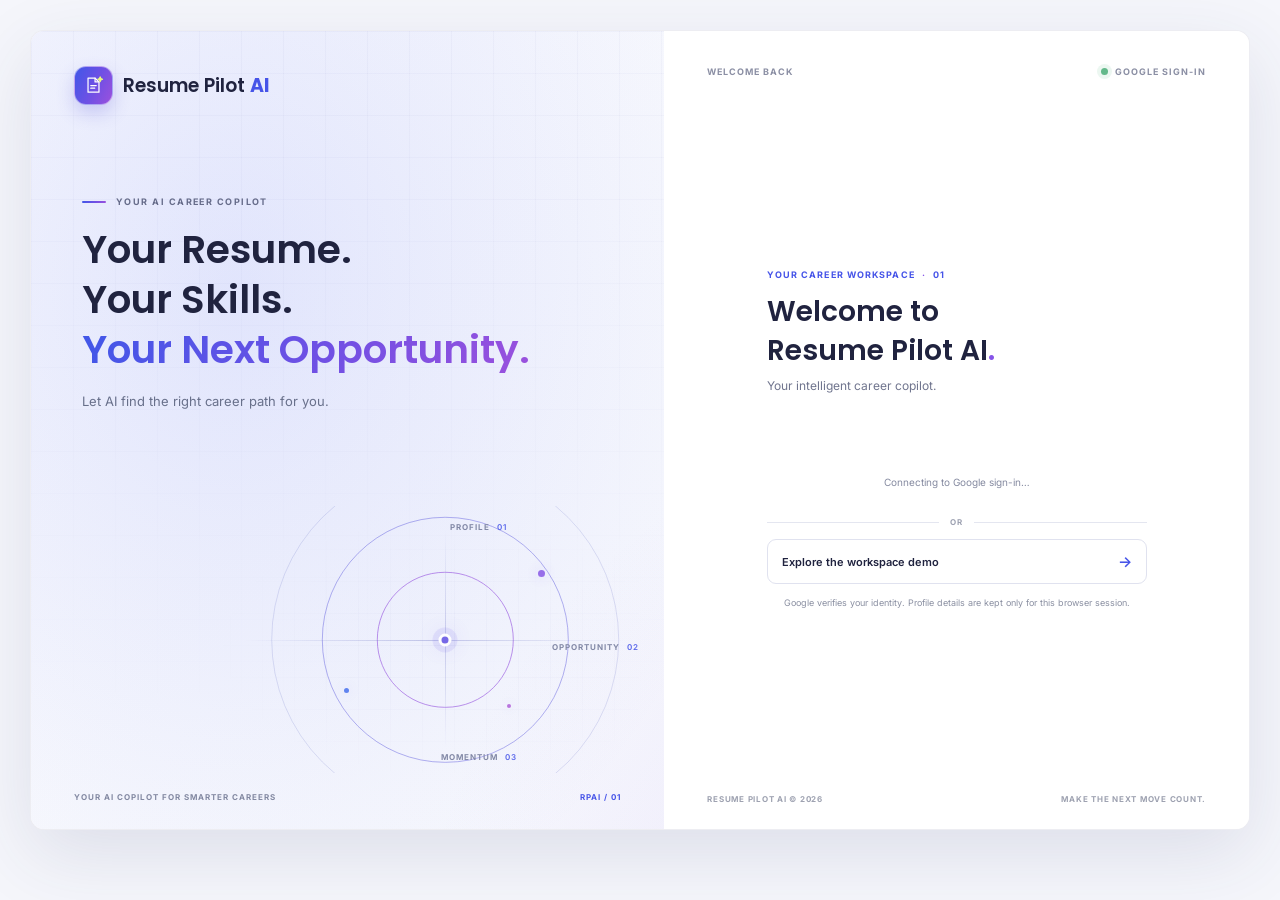
==== frontend/login.html @ a7bc48f3 "Initial commit: Resume Pilot AI" ====
<!DOCTYPE html>
<html lang="en">
<head>
    <meta charset="UTF-8">
    <meta name="viewport" content="width=device-width, initial-scale=1.0">
    <meta name="theme-color" content="#f5f6fb">
    <title>Sign in | Resume Pilot AI</title>
    <link rel="preconnect" href="https://fonts.googleapis.com">
    <link rel="preconnect" href="https://fonts.gstatic.com" crossorigin>
    <link href="https://fonts.googleapis.com/css2?family=Inter:wght@400;500;600;700&family=Poppins:wght@400;500;600;700&display=swap" rel="stylesheet">
    <link rel="stylesheet" href="login.css">
    <script id="googleIdentityScript" src="https://accounts.google.com/gsi/client" async defer></script>
    <script src="login.js" defer></script>
</head>
<body class="login-page">
    <main class="login-shell">
        <section class="brand-panel" aria-labelledby="brandHeadline">
            <a class="login-brand" href="index.html" aria-label="Resume Pilot AI workspace">
                <span class="login-brand-mark" aria-hidden="true"><svg viewBox="0 0 32 32" fill="none"><path d="M9 6.5h9l5 5v13H9z"/><path d="M18 6.5v5h5M12.5 16h7M12.5 19.5h5"/><path class="logo-spark" d="m24.5 5 .9 2.1 2.1.9-2.1.9-.9 2.1-.9-2.1-2.1-.9 2.1-.9z"/></svg></span>
                <span>Resume Pilot <span class="brand-ai">AI</span></span>
            </a>

            <div class="brand-message">
                <p class="login-kicker"><span class="kicker-line"></span>YOUR AI CAREER COPILOT</p>
                <h1 id="brandHeadline">Your Resume.<br>Your Skills.<br><span>Your Next Opportunity.</span></h1>
                <p class="brand-description">Let AI find the right career path for you.</p>
            </div>

            <div class="signal-art" aria-hidden="true">
                <div class="signal-grid"></div>
                <div class="signal-ring ring-outer"></div>
                <div class="signal-ring ring-middle"></div>
                <div class="signal-ring ring-inner"></div>
                <div class="signal-axis axis-horizontal"></div>
                <div class="signal-axis axis-vertical"></div>
                <span class="signal-core"></span>
                <span class="signal-point point-one"></span>
                <span class="signal-point point-two"></span>
                <span class="signal-point point-three"></span>
                <span class="signal-label label-top">PROFILE <b>01</b></span>
                <span class="signal-label label-right">OPPORTUNITY <b>02</b></span>
                <span class="signal-label label-bottom">MOMENTUM <b>03</b></span>
            </div>

            <div class="brand-footer"><span>YOUR AI COPILOT FOR SMARTER CAREERS</span><span>RPAI / 01</span></div>
        </section>

        <section class="form-panel" aria-labelledby="loginTitle">
            <div class="form-topline"><span>WELCOME BACK</span><span class="secure-label"><i></i>GOOGLE SIGN-IN</span></div>
            <div class="form-content">
                <p class="form-index">YOUR CAREER WORKSPACE <span>·</span> 01</p>
                <h2 id="loginTitle">Welcome to<br>Resume Pilot AI<span>.</span></h2>
                <p class="form-intro">Your intelligent career copilot.</p>
                <div class="google-button-wrap"><div id="googleSignInButton"></div></div>
                <p class="google-status" id="googleStatus" role="status" aria-live="polite">Connecting to Google sign-in…</p>

                <div class="form-divider"><span></span><b>OR</b><span></span></div>
                <a class="workspace-link" href="index.html"><span>Explore the workspace demo</span><span aria-hidden="true">→</span></a>
                <p class="auth-note">Google verifies your identity. Profile details are kept only for this browser session.</p>
            </div>
            <footer class="form-footer"><span>RESUME PILOT AI © 2026</span><span>MAKE THE NEXT MOVE COUNT.</span></footer>
        </section>
    </main>
</body>
</html>
---- frontend/login.css ----
:root {
    --login-ink: #20233f;
    --login-muted: #70758e;
    --login-paper: #f5f6fb;
    --login-white: #fff;
    --login-line: #e4e6f0;
    --login-blue: #4654e8;
    --login-purple: #8654e8;
    --login-gradient: linear-gradient(115deg, #4057e8 0%, #7050e4 55%, #9b51dd 100%);
    --login-display: "Poppins", "Segoe UI", sans-serif;
    --login-body: "Inter", "Segoe UI", sans-serif;
}

* { box-sizing: border-box; }
body.login-page {
    min-width: 320px;
    min-height: 100vh;
    margin: 0;
    padding: 30px;
    color: var(--login-ink);
    background: var(--login-paper);
    font-family: var(--login-body);
    font-size: 14px;
}
button, input { font: inherit; }
button:focus-visible, input:focus-visible, a:focus-visible { outline: 3px solid rgba(88, 82, 226, .25); outline-offset: 3px; }

.login-shell {
    display: grid;
    width: min(1240px, 100%);
    min-height: min(800px, calc(100vh - 60px));
    grid-template-columns: 1.04fr .96fr;
    margin: 0 auto;
    overflow: hidden;
    border: 1px solid rgba(56, 62, 116, .09);
    border-radius: 14px;
    background: var(--login-white);
    box-shadow: 0 24px 75px rgba(53, 56, 104, .12);
}
.brand-panel {
    position: relative;
    display: flex;
    min-width: 0;
    min-height: 720px;
    flex-direction: column;
    overflow: hidden;
    padding: 35px 43px 27px;
    background: #f1f3fb;
    color: var(--login-ink);
}
.brand-panel::before {
    position: absolute;
    inset: -20%;
    background: radial-gradient(ellipse at 25% 25%, rgba(104, 122, 245, .17), transparent 38%), radial-gradient(ellipse at 82% 68%, rgba(167, 117, 239, .14), transparent 38%), linear-gradient(130deg, rgba(255,255,255,.8), rgba(240,242,252,.4));
    background-size: 150% 150%;
    animation: gradient-drift 16s ease-in-out infinite alternate;
    content: "";
    pointer-events: none;
}
.brand-panel::after {
    position: absolute;
    inset: 0;
    background-image: linear-gradient(rgba(74, 82, 154, .035) 1px, transparent 1px), linear-gradient(90deg, rgba(74, 82, 154, .035) 1px, transparent 1px);
    background-size: 42px 42px;
    content: "";
    mask-image: linear-gradient(to bottom, black, transparent 88%);
    pointer-events: none;
}
@keyframes gradient-drift { from { transform: translate3d(-1%, -1%, 0) scale(1); } to { transform: translate3d(2%, 1%, 0) scale(1.08); } }
.login-brand { position: relative; z-index: 2; display: inline-flex; width: fit-content; align-items: center; gap: 10px; color: var(--login-ink); font: 600 19px var(--login-display); text-decoration: none; }
.login-brand-mark {
    display: grid;
    width: 39px;
    height: 39px;
    place-items: center;
    border: 1px solid rgba(255,255,255,.48);
    border-radius: 12px;
    background: var(--login-gradient);
    box-shadow: 0 8px 18px rgba(83, 81, 218, .24);
}
.login-brand-mark svg { width: 25px; height: 25px; stroke: white; stroke-linecap: round; stroke-linejoin: round; stroke-width: 1.6; }
.login-brand-mark .logo-spark { fill: #e9f97d; stroke: #e9f97d; }
.brand-ai { color: var(--login-blue); font-weight: 700; }
.brand-message { position: relative; z-index: 2; margin: 91px 0 0 8px; }
.login-kicker { display: flex; align-items: center; gap: 10px; margin: 0 0 18px; color: #666c8a; font-size: 9px; font-weight: 700; letter-spacing: 1.45px; }
.kicker-line { width: 24px; height: 2px; border-radius: 2px; background: var(--login-gradient); }
.brand-message h1 { margin: 0; font: 600 39px/1.28 var(--login-display); letter-spacing: 0; }
.brand-message h1 span { color: transparent; background: var(--login-gradient); background-clip: text; -webkit-background-clip: text; }
.brand-description { max-width: 385px; margin: 15px 0 0; color: #68708b; font-size: 13px; line-height: 1.7; }
.signal-art { position: absolute; z-index: 1; right: 4%; bottom: 7%; width: min(440px, 94%); aspect-ratio: 1.65; overflow: hidden; opacity: .88; }
.signal-grid { position: absolute; inset: 0; background: repeating-linear-gradient(0deg, transparent 0 31px, rgba(91, 98, 186, .09) 32px), repeating-linear-gradient(90deg, transparent 0 31px, rgba(91, 98, 186, .09) 32px); mask-image: radial-gradient(ellipse at 58% 53%, black, transparent 73%); }
.signal-ring { position: absolute; top: 50%; left: 56%; aspect-ratio: 1; border: 1px solid rgba(87, 94, 190, .2); border-radius: 50%; transform: translate(-50%, -50%); }
.ring-outer { width: 79%; }
.ring-middle { width: 56%; border-color: rgba(92, 89, 221, .52); animation: orbit-breathe 7s ease-in-out infinite; }
.ring-inner { width: 31%; border-color: rgba(151, 87, 224, .72); }
.signal-axis { position: absolute; top: 50%; left: 10%; width: 87%; height: 1px; background: linear-gradient(90deg, transparent, rgba(88, 95, 185, .35), transparent); }
.axis-vertical { top: 8%; left: 56%; width: 1px; height: 83%; background: linear-gradient(180deg, transparent, rgba(88, 95, 185, .3), transparent); }
.signal-core { position: absolute; top: 50%; left: 56%; width: 13px; height: 13px; border: 3px solid white; border-radius: 50%; background: #6656e4; box-shadow: 0 0 0 6px rgba(102,86,228,.12), 0 0 24px rgba(102,86,228,.35); transform: translate(-50%, -50%); }
.signal-point { position: absolute; z-index: 1; width: 7px; height: 7px; border-radius: 50%; background: #8b5ce7; box-shadow: 0 0 14px rgba(139,92,231,.35); animation: point-float 5s ease-in-out infinite alternate; }
.point-one { top: 24%; left: 77%; }
.point-two { top: 68%; left: 33%; width: 5px; height: 5px; background: #4d75ee; animation-delay: -2s; }
.point-three { top: 74%; left: 70%; width: 4px; height: 4px; background: #b164da; animation-delay: -3s; }
@keyframes point-float { to { transform: translateY(-6px); } }
.signal-label { position: absolute; z-index: 1; color: #737a9a; font-size: 8px; font-weight: 700; letter-spacing: 1px; }
.signal-label b { margin-left: 4px; color: var(--login-blue); font-weight: 600; }
.label-top { top: 6%; left: 57%; }
.label-right { top: 51%; right: 0; }
.label-bottom { bottom: 4%; left: 55%; }
.brand-footer { position: relative; z-index: 2; display: flex; justify-content: space-between; margin-top: auto; color: #8288a1; font-size: 8px; font-weight: 700; letter-spacing: 1px; }
.brand-footer span:last-child { color: var(--login-blue); }
@keyframes orbit-breathe { 0%, 100% { opacity: .64; transform: translate(-50%, -50%) scale(.98); } 50% { opacity: 1; transform: translate(-50%, -50%) scale(1.02); } }

.form-panel { display: flex; min-width: 0; flex-direction: column; padding: 35px 43px 25px; background: var(--login-white); }
.form-topline { display: flex; align-items: center; justify-content: space-between; gap: 12px; color: #8b8fa4; font-size: 9px; font-weight: 700; letter-spacing: 1px; }
.secure-label { display: inline-flex; align-items: center; gap: 7px; white-space: nowrap; }
.secure-label i { width: 7px; height: 7px; border-radius: 50%; background: #64b98b; box-shadow: 0 0 0 4px rgba(100,185,139,.12); }
.form-content { width: min(380px, 100%); margin: auto; padding: 36px 0 28px; }
.form-index { margin: 0 0 12px; color: var(--login-blue); font-size: 9px; font-weight: 700; letter-spacing: 1.1px; }
.form-index span { padding: 0 4px; color: var(--login-purple); }
.form-content h2 { margin: 0; font: 600 28px/1.4 var(--login-display); letter-spacing: 0; }
.form-content h2 span { color: var(--login-purple); }
.form-intro { margin: 8px 0 25px; color: var(--login-muted); font-size: 12px; }
.google-button-wrap { display: flex; min-height: 48px; align-items: center; justify-content: center; overflow: hidden; }
.google-button-wrap > div { width: 100%; }
.google-button-wrap iframe { max-width: 100%; }
.google-status { min-height: 30px; margin: 9px 0 0; color: #858aa0; font-size: 10px; line-height: 1.5; text-align: center; }
.google-status.error { color: #a14c56; }
.login-field { display: grid; gap: 8px; margin-bottom: 16px; color: #424761; font-size: 11px; font-weight: 600; }
.login-field input { width: 100%; height: 48px; padding: 0 14px; border: 1px solid var(--login-line); border-radius: 9px; background: #fbfbfe; color: var(--login-ink); font-family: var(--login-body); font-size: 12px; font-weight: 400; transition: border-color .18s ease, box-shadow .18s ease, background .18s ease; }
.login-field input::placeholder { color: #a2a6b7; }
.login-field input:focus { border-color: #7561e6; outline: 0; background: white; box-shadow: 0 0 0 4px rgba(103, 86, 223, .1); }
.password-wrap { position: relative; display: block; }
.password-wrap input { padding-right: 62px; }
.reveal-button { position: absolute; top: 50%; right: 13px; padding: 7px 0; border: 0; background: transparent; color: var(--login-blue); font-size: 9px; font-weight: 700; letter-spacing: .7px; cursor: pointer; transform: translateY(-50%); }
.form-options { display: flex; align-items: center; min-height: 25px; margin: 0 0 15px; }
.session-note { color: #9297aa; font-size: 9px; }
.sign-in-button { display: flex; width: 100%; min-height: 49px; align-items: center; justify-content: space-between; padding: 0 17px; border: 0; border-radius: 9px; background: var(--login-gradient); background-size: 180% 100%; box-shadow: 0 9px 20px rgba(87, 80, 218, .2); color: white; font-family: var(--login-body); font-size: 12px; font-weight: 700; cursor: pointer; transition: background-position .3s ease, transform .18s ease, box-shadow .18s ease; }
.sign-in-button:hover { transform: translateY(-1px); background-position: 100% 50%; box-shadow: 0 12px 24px rgba(87, 80, 218, .26); }
.sign-in-button span:last-child { color: #e8f785; font-size: 16px; }
.form-message { min-height: 17px; margin: 9px 0 0; color: #a14c56; font-size: 10px; line-height: 1.5; }
.form-divider { display: flex; align-items: center; gap: 11px; margin: 12px 0; color: #9da1b1; }
.form-divider span { flex: 1; height: 1px; background: var(--login-line); }
.form-divider b { font-size: 8px; letter-spacing: .8px; }
.workspace-link { display: flex; min-height: 45px; align-items: center; justify-content: space-between; padding: 0 14px; border: 1px solid #e0e2ef; border-radius: 9px; background: white; color: var(--login-ink); font-size: 11px; font-weight: 600; text-decoration: none; transition: border-color .18s ease, background .18s ease, transform .18s ease; }
.workspace-link span:last-child { color: var(--login-blue); font-size: 15px; }
.workspace-link:hover { transform: translateY(-1px); border-color: #a8a2eb; background: #faf9ff; }
.auth-note { margin: 12px 0 0; color: #8b90a2; font-size: 9px; line-height: 1.55; text-align: center; }
.form-footer { display: flex; justify-content: space-between; gap: 10px; color: #9da1b0; font-size: 8px; font-weight: 700; letter-spacing: .75px; }

@media (max-width: 950px) {
    body.login-page { padding: 18px; }
    .login-shell { min-height: calc(100vh - 36px); grid-template-columns: .95fr 1.05fr; }
    .brand-panel { padding-right: 29px; padding-left: 29px; }
    .form-panel { padding-right: 30px; padding-left: 30px; }
    .brand-message { margin-top: 75px; }
    .brand-message h1 { font-size: 32px; }
    .signal-art { right: -7%; width: 108%; }
}

@media (max-width: 650px) {
    body.login-page { padding: 0; background: var(--login-white); }
    .login-shell { display: flex; min-height: 100vh; flex-direction: column; border: 0; border-radius: 0; box-shadow: none; }
    .brand-panel { min-height: 310px; flex: 0 0 auto; padding: 20px 22px; }
    .login-brand { font-size: 17px; }
    .login-brand-mark { width: 34px; height: 34px; }
    .brand-message { margin: 33px 0 0 2px; }
    .login-kicker { margin-bottom: 10px; font-size: 8px; }
    .brand-message h1 { font-size: 27px; line-height: 1.25; }
    .brand-description { max-width: 280px; margin-top: 9px; font-size: 11px; line-height: 1.55; }
    .signal-art { right: -22%; bottom: -29%; width: 74%; opacity: .5; }
    .signal-label, .brand-footer { display: none; }
    .form-panel { flex: 1; padding: 18px 23px 16px; }
    .form-topline { font-size: 8px; }
    .form-content { margin: 0 auto; padding: 30px 0 22px; }
    .form-content h2 { font-size: 25px; }
    .form-intro { margin-bottom: 20px; }
    .form-footer { margin-top: auto; font-size: 7px; }
}

@media (max-width: 360px) {
    .brand-panel { min-height: 292px; }
    .brand-message h1 { font-size: 24px; }
    .form-panel { padding-right: 17px; padding-left: 17px; }
}

@media (prefers-reduced-motion: reduce) {
    *, *::before, *::after { animation-duration: .01ms !important; animation-iteration-count: 1 !important; scroll-behavior: auto !important; transition-duration: .01ms !important; }
}
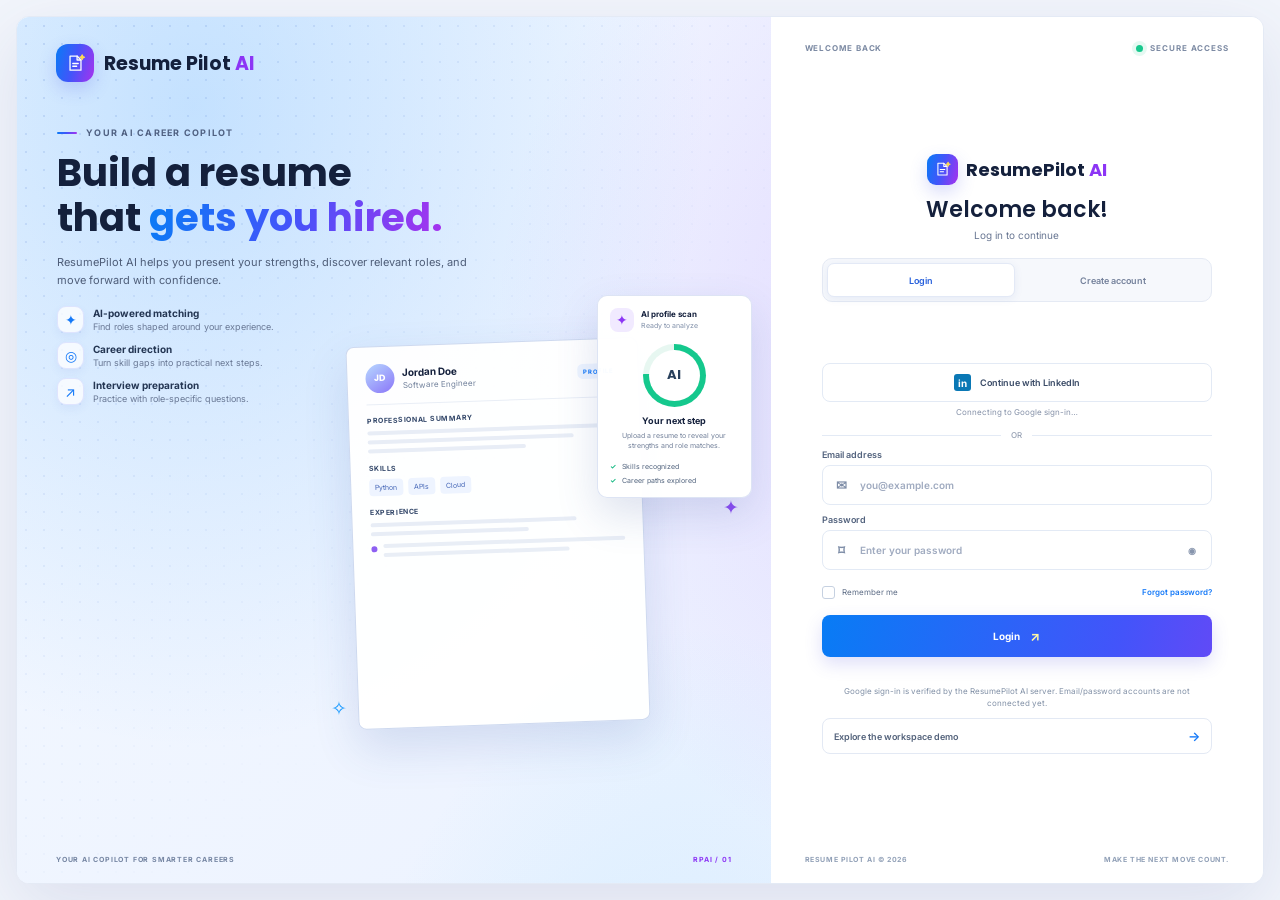
==== commit c3c4ba38: "Align ResumePilot login and dashboard design" ====
--- a/frontend/login.html
+++ b/frontend/login.html
@@ -22,41 +22,65 @@
 
             <div class="brand-message">
                 <p class="login-kicker"><span class="kicker-line"></span>YOUR AI CAREER COPILOT</p>
-                <h1 id="brandHeadline">Your Resume.<br>Your Skills.<br><span>Your Next Opportunity.</span></h1>
-                <p class="brand-description">Let AI find the right career path for you.</p>
+                <h1 id="brandHeadline">Build a resume<br>that <span>gets you hired.</span></h1>
+                <p class="brand-description">ResumePilot AI helps you present your strengths, discover relevant roles, and move forward with confidence.</p>
+                <ul class="feature-list">
+                    <li><span class="feature-icon">✦</span><span><strong>AI-powered matching</strong><small>Find roles shaped around your experience.</small></span></li>
+                    <li><span class="feature-icon">◎</span><span><strong>Career direction</strong><small>Turn skill gaps into practical next steps.</small></span></li>
+                    <li><span class="feature-icon">↗</span><span><strong>Interview preparation</strong><small>Practice with role-specific questions.</small></span></li>
+                </ul>
             </div>
 
-            <div class="signal-art" aria-hidden="true">
-                <div class="signal-grid"></div>
-                <div class="signal-ring ring-outer"></div>
-                <div class="signal-ring ring-middle"></div>
-                <div class="signal-ring ring-inner"></div>
-                <div class="signal-axis axis-horizontal"></div>
-                <div class="signal-axis axis-vertical"></div>
-                <span class="signal-core"></span>
-                <span class="signal-point point-one"></span>
-                <span class="signal-point point-two"></span>
-                <span class="signal-point point-three"></span>
-                <span class="signal-label label-top">PROFILE <b>01</b></span>
-                <span class="signal-label label-right">OPPORTUNITY <b>02</b></span>
-                <span class="signal-label label-bottom">MOMENTUM <b>03</b></span>
+            <div class="resume-scene" aria-label="Illustration of a resume profile and AI career analysis">
+                <div class="resume-sheet">
+                    <div class="resume-person"><span class="person-avatar">JD</span><span><strong>Jordan Doe</strong><small>Software Engineer</small></span><span class="resume-pill">PROFILE</span></div>
+                    <div class="resume-rule"></div>
+                    <span class="resume-label">PROFESSIONAL SUMMARY</span>
+                    <div class="resume-line line-long"></div><div class="resume-line line-wide"></div><div class="resume-line line-medium"></div>
+                    <span class="resume-label skills-label">SKILLS</span>
+                    <div class="resume-tags"><i>Python</i><i>APIs</i><i>Cloud</i></div>
+                    <span class="resume-label experience-label">EXPERIENCE</span>
+                    <div class="resume-line line-wide"></div><div class="resume-line line-medium"></div>
+                    <div class="resume-experience"><b></b><span></span><span></span></div>
+                </div>
+                <div class="analysis-card">
+                    <div class="analysis-heading"><span class="analysis-spark">✦</span><span><strong>AI profile scan</strong><small>Ready to analyze</small></span></div>
+                    <div class="score-gauge"><span>AI</span></div>
+                    <strong class="analysis-title">Your next step</strong>
+                    <p>Upload a resume to reveal your strengths and role matches.</p>
+                    <div class="analysis-check"><b>✓</b> Skills recognized</div>
+                    <div class="analysis-check"><b>✓</b> Career paths explored</div>
+                </div>
+                <span class="scene-spark spark-a">✦</span><span class="scene-spark spark-b">✧</span>
             </div>
 
             <div class="brand-footer"><span>YOUR AI COPILOT FOR SMARTER CAREERS</span><span>RPAI / 01</span></div>
         </section>
 
         <section class="form-panel" aria-labelledby="loginTitle">
-            <div class="form-topline"><span>WELCOME BACK</span><span class="secure-label"><i></i>GOOGLE SIGN-IN</span></div>
+            <div class="form-topline"><span>WELCOME BACK</span><span class="secure-label"><i></i>SECURE ACCESS</span></div>
             <div class="form-content">
-                <p class="form-index">YOUR CAREER WORKSPACE <span>·</span> 01</p>
-                <h2 id="loginTitle">Welcome to<br>Resume Pilot AI<span>.</span></h2>
-                <p class="form-intro">Your intelligent career copilot.</p>
+                <div class="form-brand"><span class="login-brand-mark" aria-hidden="true"><svg viewBox="0 0 32 32" fill="none"><path d="M9 6.5h9l5 5v13H9z"/><path d="M18 6.5v5h5M12.5 16h7M12.5 19.5h5"/><path class="logo-spark" d="m24.5 5 .9 2.1 2.1.9-2.1.9-.9 2.1-.9-2.1-2.1-.9 2.1-.9z"/></svg></span><strong>ResumePilot <span>AI</span></strong></div>
+                <h2 id="loginTitle">Welcome back!</h2>
+                <p class="form-intro" id="formIntro">Log in to continue</p>
+                <div class="auth-tabs" role="tablist" aria-label="Account access">
+                    <button class="auth-tab active" id="loginTab" type="button" role="tab" aria-selected="true" aria-controls="accountForm" data-auth-mode="login">Login</button>
+                    <button class="auth-tab" id="createAccountTab" type="button" role="tab" aria-selected="false" aria-controls="accountForm" data-auth-mode="register">Create account</button>
+                </div>
                 <div class="google-button-wrap"><div id="googleSignInButton"></div></div>
+                <button class="provider-button linkedin-button" id="linkedinButton" type="button"><span class="linkedin-mark">in</span>Continue with LinkedIn</button>
                 <p class="google-status" id="googleStatus" role="status" aria-live="polite">Connecting to Google sign-in…</p>
-
                 <div class="form-divider"><span></span><b>OR</b><span></span></div>
+                <form id="accountForm" novalidate>
+                    <label class="login-field register-only" for="fullName" hidden><span>Full name</span><input id="fullName" name="name" type="text" autocomplete="name" placeholder="Your name"></label>
+                    <label class="login-field" for="email"><span>Email address</span><span class="input-shell"><span class="field-icon" aria-hidden="true">✉</span><input id="email" name="email" type="email" autocomplete="email" placeholder="you@example.com" required></span></label>
+                    <label class="login-field" for="password"><span>Password</span><span class="input-shell"><span class="field-icon" aria-hidden="true">⌑</span><input id="password" name="password" type="password" autocomplete="current-password" placeholder="Enter your password" minlength="8" required><button class="reveal-button" id="togglePassword" type="button" aria-label="Show password" aria-pressed="false">◉</button></span></label>
+                    <div class="form-options"><label class="remember-option"><input type="checkbox" id="rememberMe"><span class="custom-check" aria-hidden="true"></span><span>Remember me</span></label><button class="forgot-button" id="forgotPasswordButton" type="button">Forgot password?</button></div>
+                    <button class="sign-in-button" type="submit"><span id="submitLabel">Login</span><span aria-hidden="true">↗</span></button>
+                </form>
+                <p class="form-message" id="formMessage" role="status" aria-live="polite"></p>
+                <p class="auth-note" id="authNote">Google sign-in is verified by the ResumePilot AI server. Email/password accounts are not connected yet.</p>
                 <a class="workspace-link" href="index.html"><span>Explore the workspace demo</span><span aria-hidden="true">→</span></a>
-                <p class="auth-note">Google verifies your identity. Profile details are kept only for this browser session.</p>
             </div>
             <footer class="form-footer"><span>RESUME PILOT AI © 2026</span><span>MAKE THE NEXT MOVE COUNT.</span></footer>
         </section>
--- a/frontend/login.css
+++ b/frontend/login.css
@@ -1,14 +1,15 @@
 :root {
-    --login-ink: #20233f;
-    --login-muted: #70758e;
-    --login-paper: #f5f6fb;
-    --login-white: #fff;
-    --login-line: #e4e6f0;
-    --login-blue: #4654e8;
-    --login-purple: #8654e8;
-    --login-gradient: linear-gradient(115deg, #4057e8 0%, #7050e4 55%, #9b51dd 100%);
-    --login-display: "Poppins", "Segoe UI", sans-serif;
-    --login-body: "Inter", "Segoe UI", sans-serif;
+    --pilot-ink: #14203c;
+    --pilot-muted: #687692;
+    --pilot-blue: #1479f8;
+    --pilot-violet: #8c35f5;
+    --pilot-cyan: #54c6ff;
+    --pilot-line: #e3eaf5;
+    --pilot-soft: #f5f8ff;
+    --pilot-font: "Inter", "Segoe UI", sans-serif;
+    --pilot-display: "Poppins", "Segoe UI", sans-serif;
+    --pilot-gradient: linear-gradient(105deg, #087cf5 0%, #4354fa 48%, #a832ee 100%);
+    --pilot-shadow: 0 22px 70px rgba(67, 87, 155, .13);
 }
 
 * { box-sizing: border-box; }
@@ -16,171 +17,222 @@
     min-width: 320px;
     min-height: 100vh;
     margin: 0;
-    padding: 30px;
-    color: var(--login-ink);
-    background: var(--login-paper);
-    font-family: var(--login-body);
+    padding: 16px;
+    color: var(--pilot-ink);
+    background: #f2f5fb;
+    font-family: var(--pilot-font);
     font-size: 14px;
 }
 button, input { font: inherit; }
-button:focus-visible, input:focus-visible, a:focus-visible { outline: 3px solid rgba(88, 82, 226, .25); outline-offset: 3px; }
+button:focus-visible, input:focus-visible, a:focus-visible { outline: 3px solid rgba(51, 119, 244, .25); outline-offset: 3px; }
+[hidden] { display: none !important; }
 
 .login-shell {
     display: grid;
-    width: min(1240px, 100%);
-    min-height: min(800px, calc(100vh - 60px));
-    grid-template-columns: 1.04fr .96fr;
+    width: min(1480px, 100%);
+    min-height: min(940px, calc(100vh - 32px));
+    grid-template-columns: minmax(0, 1.53fr) minmax(390px, 1fr);
     margin: 0 auto;
     overflow: hidden;
-    border: 1px solid rgba(56, 62, 116, .09);
-    border-radius: 14px;
-    background: var(--login-white);
-    box-shadow: 0 24px 75px rgba(53, 56, 104, .12);
-}
+    border: 1px solid #e4eaf5;
+    border-radius: 13px;
+    background: #fff;
+    box-shadow: var(--pilot-shadow);
+}
+
 .brand-panel {
     position: relative;
     display: flex;
     min-width: 0;
-    min-height: 720px;
+    min-height: 780px;
     flex-direction: column;
     overflow: hidden;
-    padding: 35px 43px 27px;
-    background: #f1f3fb;
-    color: var(--login-ink);
+    padding: 27px 39px 19px;
+    isolation: isolate;
+    background: linear-gradient(140deg, #f8fbff 2%, #eef5ff 45%, #f6efff 100%);
 }
 .brand-panel::before {
     position: absolute;
-    inset: -20%;
-    background: radial-gradient(ellipse at 25% 25%, rgba(104, 122, 245, .17), transparent 38%), radial-gradient(ellipse at 82% 68%, rgba(167, 117, 239, .14), transparent 38%), linear-gradient(130deg, rgba(255,255,255,.8), rgba(240,242,252,.4));
+    z-index: -2;
+    inset: -12%;
+    background:
+        radial-gradient(ellipse at 19% 12%, rgba(62, 160, 255, .26), transparent 32%),
+        radial-gradient(ellipse at 78% 26%, rgba(165, 86, 255, .20), transparent 34%),
+        radial-gradient(ellipse at 55% 90%, rgba(64, 203, 255, .22), transparent 36%),
+        linear-gradient(136deg, #f4f9ff 5%, #edf3ff 54%, #faf1ff 100%);
     background-size: 150% 150%;
-    animation: gradient-drift 16s ease-in-out infinite alternate;
+    animation: hero-glow 18s ease-in-out infinite alternate;
     content: "";
-    pointer-events: none;
 }
 .brand-panel::after {
     position: absolute;
+    z-index: -1;
     inset: 0;
-    background-image: linear-gradient(rgba(74, 82, 154, .035) 1px, transparent 1px), linear-gradient(90deg, rgba(74, 82, 154, .035) 1px, transparent 1px);
-    background-size: 42px 42px;
+    background-image: radial-gradient(rgba(57, 104, 201, .16) .7px, transparent .9px);
+    background-size: 18px 18px;
     content: "";
-    mask-image: linear-gradient(to bottom, black, transparent 88%);
+    mask-image: linear-gradient(135deg, black 0%, transparent 66%);
     pointer-events: none;
 }
-@keyframes gradient-drift { from { transform: translate3d(-1%, -1%, 0) scale(1); } to { transform: translate3d(2%, 1%, 0) scale(1.08); } }
-.login-brand { position: relative; z-index: 2; display: inline-flex; width: fit-content; align-items: center; gap: 10px; color: var(--login-ink); font: 600 19px var(--login-display); text-decoration: none; }
-.login-brand-mark {
-    display: grid;
-    width: 39px;
-    height: 39px;
-    place-items: center;
-    border: 1px solid rgba(255,255,255,.48);
-    border-radius: 12px;
-    background: var(--login-gradient);
-    box-shadow: 0 8px 18px rgba(83, 81, 218, .24);
-}
-.login-brand-mark svg { width: 25px; height: 25px; stroke: white; stroke-linecap: round; stroke-linejoin: round; stroke-width: 1.6; }
-.login-brand-mark .logo-spark { fill: #e9f97d; stroke: #e9f97d; }
-.brand-ai { color: var(--login-blue); font-weight: 700; }
-.brand-message { position: relative; z-index: 2; margin: 91px 0 0 8px; }
-.login-kicker { display: flex; align-items: center; gap: 10px; margin: 0 0 18px; color: #666c8a; font-size: 9px; font-weight: 700; letter-spacing: 1.45px; }
-.kicker-line { width: 24px; height: 2px; border-radius: 2px; background: var(--login-gradient); }
-.brand-message h1 { margin: 0; font: 600 39px/1.28 var(--login-display); letter-spacing: 0; }
-.brand-message h1 span { color: transparent; background: var(--login-gradient); background-clip: text; -webkit-background-clip: text; }
-.brand-description { max-width: 385px; margin: 15px 0 0; color: #68708b; font-size: 13px; line-height: 1.7; }
-.signal-art { position: absolute; z-index: 1; right: 4%; bottom: 7%; width: min(440px, 94%); aspect-ratio: 1.65; overflow: hidden; opacity: .88; }
-.signal-grid { position: absolute; inset: 0; background: repeating-linear-gradient(0deg, transparent 0 31px, rgba(91, 98, 186, .09) 32px), repeating-linear-gradient(90deg, transparent 0 31px, rgba(91, 98, 186, .09) 32px); mask-image: radial-gradient(ellipse at 58% 53%, black, transparent 73%); }
-.signal-ring { position: absolute; top: 50%; left: 56%; aspect-ratio: 1; border: 1px solid rgba(87, 94, 190, .2); border-radius: 50%; transform: translate(-50%, -50%); }
-.ring-outer { width: 79%; }
-.ring-middle { width: 56%; border-color: rgba(92, 89, 221, .52); animation: orbit-breathe 7s ease-in-out infinite; }
-.ring-inner { width: 31%; border-color: rgba(151, 87, 224, .72); }
-.signal-axis { position: absolute; top: 50%; left: 10%; width: 87%; height: 1px; background: linear-gradient(90deg, transparent, rgba(88, 95, 185, .35), transparent); }
-.axis-vertical { top: 8%; left: 56%; width: 1px; height: 83%; background: linear-gradient(180deg, transparent, rgba(88, 95, 185, .3), transparent); }
-.signal-core { position: absolute; top: 50%; left: 56%; width: 13px; height: 13px; border: 3px solid white; border-radius: 50%; background: #6656e4; box-shadow: 0 0 0 6px rgba(102,86,228,.12), 0 0 24px rgba(102,86,228,.35); transform: translate(-50%, -50%); }
-.signal-point { position: absolute; z-index: 1; width: 7px; height: 7px; border-radius: 50%; background: #8b5ce7; box-shadow: 0 0 14px rgba(139,92,231,.35); animation: point-float 5s ease-in-out infinite alternate; }
-.point-one { top: 24%; left: 77%; }
-.point-two { top: 68%; left: 33%; width: 5px; height: 5px; background: #4d75ee; animation-delay: -2s; }
-.point-three { top: 74%; left: 70%; width: 4px; height: 4px; background: #b164da; animation-delay: -3s; }
-@keyframes point-float { to { transform: translateY(-6px); } }
-.signal-label { position: absolute; z-index: 1; color: #737a9a; font-size: 8px; font-weight: 700; letter-spacing: 1px; }
-.signal-label b { margin-left: 4px; color: var(--login-blue); font-weight: 600; }
-.label-top { top: 6%; left: 57%; }
-.label-right { top: 51%; right: 0; }
-.label-bottom { bottom: 4%; left: 55%; }
-.brand-footer { position: relative; z-index: 2; display: flex; justify-content: space-between; margin-top: auto; color: #8288a1; font-size: 8px; font-weight: 700; letter-spacing: 1px; }
-.brand-footer span:last-child { color: var(--login-blue); }
-@keyframes orbit-breathe { 0%, 100% { opacity: .64; transform: translate(-50%, -50%) scale(.98); } 50% { opacity: 1; transform: translate(-50%, -50%) scale(1.02); } }
-
-.form-panel { display: flex; min-width: 0; flex-direction: column; padding: 35px 43px 25px; background: var(--login-white); }
-.form-topline { display: flex; align-items: center; justify-content: space-between; gap: 12px; color: #8b8fa4; font-size: 9px; font-weight: 700; letter-spacing: 1px; }
+@keyframes hero-glow { to { transform: translate3d(1.2%, -1%, 0) scale(1.035); background-position: 100% 45%; } }
+
+.login-brand { position: relative; z-index: 2; display: inline-flex; width: fit-content; align-items: center; gap: 10px; color: var(--pilot-ink); font: 700 19px var(--pilot-display); text-decoration: none; }
+.login-brand-mark { display: grid; width: 38px; height: 38px; flex: 0 0 auto; place-items: center; border-radius: 12px; background: var(--pilot-gradient); box-shadow: 0 7px 17px rgba(77, 91, 231, .22); }
+.login-brand-mark svg { width: 25px; height: 25px; stroke: white; stroke-linecap: round; stroke-linejoin: round; stroke-width: 1.65; }
+.login-brand-mark .logo-spark { fill: #ffdb52; stroke: #ffdb52; }
+.brand-ai { color: var(--pilot-violet); }
+.brand-message { position: relative; z-index: 2; width: min(470px, 62%); margin: 45px 0 0 1px; }
+.login-kicker { display: flex; align-items: center; gap: 9px; margin: 0 0 12px; color: #506182; font-size: 9px; font-weight: 700; letter-spacing: 1.25px; }
+.kicker-line { width: 20px; height: 2px; border-radius: 2px; background: var(--pilot-gradient); }
+.brand-message h1 { margin: 0; font: 700 clamp(27px, 3vw, 42px)/1.18 var(--pilot-display); letter-spacing: 0; }
+.brand-message h1 span { color: transparent; background: var(--pilot-gradient); background-clip: text; -webkit-background-clip: text; }
+.brand-description { max-width: 420px; margin: 12px 0 17px; color: #4e5d78; font-size: 11px; line-height: 1.65; }
+.feature-list { display: grid; gap: 9px; margin: 0; padding: 0; list-style: none; }
+.feature-list li { display: flex; align-items: center; gap: 9px; min-width: 0; }
+.feature-icon { display: grid; width: 27px; height: 27px; flex: 0 0 auto; place-items: center; border: 1px solid rgba(101, 115, 247, .16); border-radius: 9px; background: rgba(255,255,255,.75); color: var(--pilot-blue); font-size: 14px; box-shadow: 0 4px 10px rgba(73, 103, 192, .07); }
+.feature-list strong, .feature-list small { display: block; }
+.feature-list strong { color: #243653; font-size: 10px; font-weight: 700; }
+.feature-list small { margin-top: 2px; color: #697895; font-size: 9px; }
+
+.resume-scene { position: absolute; right: 2.5%; bottom: 15%; width: 57%; height: 54%; min-height: 320px; }
+.resume-sheet { position: absolute; top: 12%; left: 7%; width: 68%; height: 82%; padding: 17px 18px; transform: rotate(-2deg); border: 1px solid rgba(201, 213, 238, .9); border-radius: 8px; background: rgba(255,255,255,.95); box-shadow: 0 19px 45px rgba(59, 90, 165, .16); }
+.resume-person { display: flex; align-items: center; gap: 8px; }
+.person-avatar { display: grid; width: 29px; height: 29px; place-items: center; border-radius: 50%; background: linear-gradient(145deg, #b7d8ff, #8a75f8); color: #fff; font: 700 9px var(--pilot-display); }
+.resume-person strong, .resume-person small { display: block; }
+.resume-person strong { font-size: 10px; }
+.resume-person small { margin-top: 2px; color: #71809b; font-size: 8px; }
+.resume-pill { margin-left: auto; padding: 4px 6px; border-radius: 5px; background: #edf4ff; color: var(--pilot-blue); font-size: 6px; font-weight: 700; letter-spacing: .6px; }
+.resume-rule { height: 1px; margin: 11px 0; background: #e9eef6; }
+.resume-label { display: block; margin: 8px 0 6px; color: #34486a; font-size: 7px; font-weight: 700; letter-spacing: .55px; }
+.resume-line { height: 4px; margin: 5px 0; border-radius: 4px; background: #e8edf6; }
+.line-long { width: 93%; }.line-wide { width: 81%; }.line-medium { width: 62%; }
+.skills-label { margin-top: 11px; }
+.resume-tags { display: flex; gap: 5px; }
+.resume-tags i { padding: 4px 6px; border-radius: 4px; background: #eef4ff; color: #4869b8; font-size: 7px; font-style: normal; }
+.experience-label { margin-top: 12px; }
+.resume-experience { display: grid; grid-template-columns: 6px 1fr; gap: 5px 6px; margin-top: 8px; }
+.resume-experience b { grid-row: span 2; width: 6px; height: 6px; margin-top: 2px; border-radius: 50%; background: #8e60f2; }
+.resume-experience span { height: 4px; border-radius: 4px; background: #e9eef6; }
+.resume-experience span:last-child { width: 77%; }
+.analysis-card { position: absolute; z-index: 2; top: 2%; right: 0; width: 36%; min-width: 135px; padding: 12px; border: 1px solid rgba(218, 225, 243, .9); border-radius: 10px; background: rgba(255,255,255,.97); box-shadow: 0 17px 40px rgba(65, 90, 159, .17); }
+.analysis-heading { display: flex; align-items: center; gap: 7px; }
+.analysis-spark { display: grid; width: 24px; height: 24px; place-items: center; border-radius: 8px; background: #f1eaff; color: var(--pilot-violet); }
+.analysis-heading strong, .analysis-heading small { display: block; }
+.analysis-heading strong { font-size: 8px; }
+.analysis-heading small { margin-top: 2px; color: #8190a9; font-size: 7px; }
+.score-gauge { display: grid; width: 63px; height: 63px; place-items: center; margin: 12px auto 8px; border-radius: 50%; background: conic-gradient(#15c88d 0 76%, #e7f7f1 76% 100%); position: relative; }
+.score-gauge::before { position: absolute; inset: 6px; border-radius: inherit; background: white; content: ""; }
+.score-gauge span { z-index: 1; color: #29405c; font: 700 13px var(--pilot-display); }
+.analysis-title { display: block; text-align: center; font-size: 9px; }
+.analysis-card p { margin: 5px 0 10px; color: #73819a; font-size: 7px; line-height: 1.5; text-align: center; }
+.analysis-check { margin-top: 5px; color: #52647e; font-size: 7px; }
+.analysis-check b { margin-right: 4px; color: #13b981; }
+.scene-spark { position: absolute; color: #8b4cf2; font-size: 19px; animation: spark-drift 4s ease-in-out infinite alternate; }
+.spark-a { top: 45%; right: 3%; }.spark-b { left: 2%; bottom: 7%; color: #1699ff; animation-delay: -2s; }
+@keyframes spark-drift { to { transform: translateY(-8px) rotate(18deg); opacity: .55; } }
+.brand-footer { position: relative; z-index: 3; display: flex; justify-content: space-between; margin-top: auto; color: #7686a3; font-size: 7px; font-weight: 700; letter-spacing: .8px; }
+.brand-footer span:last-child { color: var(--pilot-violet); }
+
+.form-panel { display: flex; min-width: 0; flex-direction: column; padding: 26px 34px 19px; background: rgba(255,255,255,.97); }
+.form-topline { display: flex; align-items: center; justify-content: space-between; gap: 10px; color: #7c8aa3; font-size: 8px; font-weight: 700; letter-spacing: .9px; }
 .secure-label { display: inline-flex; align-items: center; gap: 7px; white-space: nowrap; }
-.secure-label i { width: 7px; height: 7px; border-radius: 50%; background: #64b98b; box-shadow: 0 0 0 4px rgba(100,185,139,.12); }
-.form-content { width: min(380px, 100%); margin: auto; padding: 36px 0 28px; }
-.form-index { margin: 0 0 12px; color: var(--login-blue); font-size: 9px; font-weight: 700; letter-spacing: 1.1px; }
-.form-index span { padding: 0 4px; color: var(--login-purple); }
-.form-content h2 { margin: 0; font: 600 28px/1.4 var(--login-display); letter-spacing: 0; }
-.form-content h2 span { color: var(--login-purple); }
-.form-intro { margin: 8px 0 25px; color: var(--login-muted); font-size: 12px; }
-.google-button-wrap { display: flex; min-height: 48px; align-items: center; justify-content: center; overflow: hidden; }
+.secure-label i { width: 7px; height: 7px; border-radius: 50%; background: #18c88d; box-shadow: 0 0 0 4px rgba(24,200,141,.11); }
+.form-content { width: min(390px, 100%); margin: auto; padding: 24px 0; }
+.form-brand { display: flex; align-items: center; justify-content: center; gap: 8px; margin: 0 0 10px; font: 700 18px var(--pilot-display); }
+.form-brand .login-brand-mark { width: 31px; height: 31px; border-radius: 9px; }
+.form-brand .login-brand-mark svg { width: 21px; height: 21px; }
+.form-brand strong span { color: var(--pilot-violet); }
+.form-content h2 { margin: 0; font: 600 22px/1.35 var(--pilot-display); text-align: center; }
+.form-intro { margin: 5px 0 17px; color: var(--pilot-muted); font-size: 10px; text-align: center; }
+.auth-tabs { display: grid; grid-template-columns: 1fr 1fr; gap: 4px; margin-bottom: 14px; padding: 4px; border: 1px solid #e5eaf4; border-radius: 10px; background: #f6f8fc; }
+.auth-tab { min-height: 34px; border: 1px solid transparent; border-radius: 7px; background: transparent; color: #74819b; font-size: 9px; font-weight: 600; cursor: pointer; transition: color .18s ease, background .18s ease, box-shadow .18s ease; }
+.auth-tab.active { border-color: #e3e9f6; background: white; color: #265fdb; box-shadow: 0 2px 8px rgba(42, 81, 164, .08); }
+.google-button-wrap { display: flex; min-height: 40px; align-items: center; justify-content: center; overflow: hidden; }
 .google-button-wrap > div { width: 100%; }
 .google-button-wrap iframe { max-width: 100%; }
-.google-status { min-height: 30px; margin: 9px 0 0; color: #858aa0; font-size: 10px; line-height: 1.5; text-align: center; }
-.google-status.error { color: #a14c56; }
-.login-field { display: grid; gap: 8px; margin-bottom: 16px; color: #424761; font-size: 11px; font-weight: 600; }
-.login-field input { width: 100%; height: 48px; padding: 0 14px; border: 1px solid var(--login-line); border-radius: 9px; background: #fbfbfe; color: var(--login-ink); font-family: var(--login-body); font-size: 12px; font-weight: 400; transition: border-color .18s ease, box-shadow .18s ease, background .18s ease; }
-.login-field input::placeholder { color: #a2a6b7; }
-.login-field input:focus { border-color: #7561e6; outline: 0; background: white; box-shadow: 0 0 0 4px rgba(103, 86, 223, .1); }
-.password-wrap { position: relative; display: block; }
-.password-wrap input { padding-right: 62px; }
-.reveal-button { position: absolute; top: 50%; right: 13px; padding: 7px 0; border: 0; background: transparent; color: var(--login-blue); font-size: 9px; font-weight: 700; letter-spacing: .7px; cursor: pointer; transform: translateY(-50%); }
-.form-options { display: flex; align-items: center; min-height: 25px; margin: 0 0 15px; }
-.session-note { color: #9297aa; font-size: 9px; }
-.sign-in-button { display: flex; width: 100%; min-height: 49px; align-items: center; justify-content: space-between; padding: 0 17px; border: 0; border-radius: 9px; background: var(--login-gradient); background-size: 180% 100%; box-shadow: 0 9px 20px rgba(87, 80, 218, .2); color: white; font-family: var(--login-body); font-size: 12px; font-weight: 700; cursor: pointer; transition: background-position .3s ease, transform .18s ease, box-shadow .18s ease; }
-.sign-in-button:hover { transform: translateY(-1px); background-position: 100% 50%; box-shadow: 0 12px 24px rgba(87, 80, 218, .26); }
-.sign-in-button span:last-child { color: #e8f785; font-size: 16px; }
-.form-message { min-height: 17px; margin: 9px 0 0; color: #a14c56; font-size: 10px; line-height: 1.5; }
-.form-divider { display: flex; align-items: center; gap: 11px; margin: 12px 0; color: #9da1b1; }
-.form-divider span { flex: 1; height: 1px; background: var(--login-line); }
-.form-divider b { font-size: 8px; letter-spacing: .8px; }
-.workspace-link { display: flex; min-height: 45px; align-items: center; justify-content: space-between; padding: 0 14px; border: 1px solid #e0e2ef; border-radius: 9px; background: white; color: var(--login-ink); font-size: 11px; font-weight: 600; text-decoration: none; transition: border-color .18s ease, background .18s ease, transform .18s ease; }
-.workspace-link span:last-child { color: var(--login-blue); font-size: 15px; }
-.workspace-link:hover { transform: translateY(-1px); border-color: #a8a2eb; background: #faf9ff; }
-.auth-note { margin: 12px 0 0; color: #8b90a2; font-size: 9px; line-height: 1.55; text-align: center; }
-.form-footer { display: flex; justify-content: space-between; gap: 10px; color: #9da1b0; font-size: 8px; font-weight: 700; letter-spacing: .75px; }
-
-@media (max-width: 950px) {
-    body.login-page { padding: 18px; }
-    .login-shell { min-height: calc(100vh - 36px); grid-template-columns: .95fr 1.05fr; }
-    .brand-panel { padding-right: 29px; padding-left: 29px; }
-    .form-panel { padding-right: 30px; padding-left: 30px; }
-    .brand-message { margin-top: 75px; }
-    .brand-message h1 { font-size: 32px; }
-    .signal-art { right: -7%; width: 108%; }
-}
-
-@media (max-width: 650px) {
-    body.login-page { padding: 0; background: var(--login-white); }
+.provider-button { display: flex; width: 100%; min-height: 39px; align-items: center; justify-content: center; gap: 9px; margin-top: 7px; border: 1px solid var(--pilot-line); border-radius: 8px; background: white; color: #394a66; font-size: 9px; font-weight: 600; cursor: pointer; transition: border-color .18s ease, background .18s ease; }
+.provider-button:hover { border-color: #a8bced; background: #fafdff; }
+.linkedin-mark { display: grid; width: 17px; height: 17px; place-items: center; border-radius: 3px; background: #0a78b5; color: #fff; font-size: 10px; font-weight: 700; }
+.google-status { min-height: 14px; margin: 5px 0 0; color: #8591a8; font-size: 8px; line-height: 1.45; text-align: center; }
+.google-status.error { color: #bc4e61; }
+.form-divider { display: flex; align-items: center; gap: 10px; margin: 9px 0; color: #98a2b4; }
+.form-divider span { flex: 1; height: 1px; background: var(--pilot-line); }
+.form-divider b { font-size: 8px; font-weight: 500; }
+.login-field { display: grid; gap: 5px; margin-bottom: 9px; color: #52627d; font-size: 9px; font-weight: 600; }
+.input-shell { position: relative; display: flex; min-height: 40px; align-items: center; border: 1px solid var(--pilot-line); border-radius: 8px; background: #fff; transition: border-color .18s ease, box-shadow .18s ease; }
+.input-shell:focus-within { border-color: #779af3; box-shadow: 0 0 0 3px rgba(71, 111, 235, .1); }
+.field-icon { display: grid; width: 37px; flex: 0 0 auto; place-items: center; color: #7e8da7; font-size: 13px; }
+.input-shell input { width: 100%; min-width: 0; height: 38px; padding: 0 11px 0 0; border: 0; outline: 0; background: transparent; color: var(--pilot-ink); font-size: 10px; }
+.input-shell input::placeholder { color: #a0abc0; }
+.reveal-button { display: grid; width: 37px; height: 36px; flex: 0 0 auto; place-items: center; border: 0; background: transparent; color: #8795ad; cursor: pointer; }
+.form-options { display: flex; min-height: 26px; align-items: center; justify-content: space-between; gap: 10px; margin: 1px 0 10px; }
+.remember-option { display: inline-flex; align-items: center; gap: 7px; color: #5e6d86; font-size: 8px; cursor: pointer; }
+.remember-option input { position: absolute; width: 1px; height: 1px; opacity: 0; }
+.custom-check { display: grid; width: 13px; height: 13px; place-items: center; border: 1px solid #c6d1e1; border-radius: 3px; background: white; }
+.remember-option input:checked + .custom-check { border-color: var(--pilot-blue); background: var(--pilot-blue); }
+.remember-option input:checked + .custom-check::after { width: 6px; height: 3px; border-bottom: 1.5px solid white; border-left: 1.5px solid white; content: ""; transform: rotate(-45deg) translate(1px, -1px); }
+.forgot-button { padding: 4px 0; border: 0; background: transparent; color: var(--pilot-blue); font-size: 8px; font-weight: 600; cursor: pointer; }
+.forgot-button:hover { text-decoration: underline; }
+.sign-in-button { display: flex; width: 100%; min-height: 42px; align-items: center; justify-content: center; gap: 10px; border: 0; border-radius: 8px; background: var(--pilot-gradient); background-size: 160% 100%; box-shadow: 0 7px 17px rgba(84, 84, 225, .19); color: white; font-size: 10px; font-weight: 700; cursor: pointer; transition: transform .18s ease, box-shadow .18s ease, background-position .2s ease; }
+.sign-in-button:hover { transform: translateY(-1px); background-position: 100% 0; box-shadow: 0 10px 22px rgba(84, 84, 225, .24); }
+.sign-in-button span:last-child { color: #fff7a4; font-size: 13px; }
+.form-message { min-height: 15px; margin: 5px 0 0; color: #b7495c; font-size: 8px; line-height: 1.4; text-align: center; }
+.auth-note { margin: 9px 0 0; color: #8190a6; font-size: 8px; line-height: 1.45; text-align: center; }
+.workspace-link { display: flex; min-height: 36px; align-items: center; justify-content: space-between; margin-top: 9px; padding: 0 11px; border: 1px solid #e3e9f4; border-radius: 8px; background: #fff; color: #52617a; font-size: 9px; font-weight: 600; text-decoration: none; transition: border-color .18s ease, background .18s ease; }
+.workspace-link span:last-child { color: var(--pilot-blue); font-size: 13px; }
+.workspace-link:hover { border-color: #a8bced; background: #fafdff; }
+.form-footer { display: flex; justify-content: space-between; gap: 8px; color: #91a0b7; font-size: 7px; font-weight: 700; letter-spacing: .6px; }
+
+@media (max-width: 900px) {
+    body.login-page { padding: 10px; }
+    .login-shell { min-height: calc(100vh - 20px); grid-template-columns: minmax(0, 1.1fr) minmax(350px, .9fr); }
+    .brand-panel { padding-right: 26px; padding-left: 26px; }
+    .brand-message { width: 68%; margin-top: 37px; }
+    .brand-message h1 { font-size: 31px; }
+    .resume-scene { right: 1%; width: 60%; }
+    .form-panel { padding-right: 25px; padding-left: 25px; }
+}
+
+@media (max-width: 680px) {
+    body.login-page { padding: 0; background: #f3f6fc; }
     .login-shell { display: flex; min-height: 100vh; flex-direction: column; border: 0; border-radius: 0; box-shadow: none; }
-    .brand-panel { min-height: 310px; flex: 0 0 auto; padding: 20px 22px; }
-    .login-brand { font-size: 17px; }
-    .login-brand-mark { width: 34px; height: 34px; }
-    .brand-message { margin: 33px 0 0 2px; }
-    .login-kicker { margin-bottom: 10px; font-size: 8px; }
-    .brand-message h1 { font-size: 27px; line-height: 1.25; }
-    .brand-description { max-width: 280px; margin-top: 9px; font-size: 11px; line-height: 1.55; }
-    .signal-art { right: -22%; bottom: -29%; width: 74%; opacity: .5; }
-    .signal-label, .brand-footer { display: none; }
-    .form-panel { flex: 1; padding: 18px 23px 16px; }
-    .form-topline { font-size: 8px; }
-    .form-content { margin: 0 auto; padding: 30px 0 22px; }
-    .form-content h2 { font-size: 25px; }
-    .form-intro { margin-bottom: 20px; }
-    .form-footer { margin-top: auto; font-size: 7px; }
+    .brand-panel { min-height: 515px; flex: 0 0 auto; padding: 19px 20px 14px; }
+    .login-brand { font-size: 16px; }
+    .login-brand-mark { width: 32px; height: 32px; }
+    .login-brand-mark svg { width: 22px; height: 22px; }
+    .brand-message { width: min(420px, 100%); margin: 30px 0 0; }
+    .login-kicker { margin-bottom: 9px; font-size: 8px; }
+    .brand-message h1 { font-size: 29px; line-height: 1.16; }
+    .brand-description { max-width: 380px; margin: 8px 0 12px; font-size: 10px; }
+    .feature-list { grid-template-columns: 1fr 1fr; gap: 8px; max-width: 430px; }
+    .feature-list li { align-items: flex-start; gap: 6px; }
+    .feature-list li:last-child { display: none; }
+    .feature-icon { width: 23px; height: 23px; font-size: 12px; }
+    .feature-list strong { font-size: 8px; }
+    .feature-list small { font-size: 7px; }
+    .resume-scene { right: 4%; bottom: 5%; width: min(440px, 88%); height: 34%; min-height: 155px; }
+    .resume-sheet { top: 9%; left: 4%; width: 67%; height: 85%; padding: 10px 11px; }
+    .analysis-card { top: 0; right: 1%; width: 36%; min-width: 120px; padding: 9px; }
+    .score-gauge { width: 48px; height: 48px; margin: 7px auto 5px; }
+    .score-gauge span { font-size: 10px; }
+    .analysis-card p { font-size: 6px; }
+    .analysis-check { font-size: 6px; }
+    .brand-footer { display: none; }
+    .form-panel { flex: 1; padding: 18px 21px 14px; }
+    .form-content { width: min(390px, 100%); padding: 12px 0 20px; }
+    .form-topline { font-size: 7px; }
+    .form-content h2 { font-size: 20px; }
+    .form-intro { margin-bottom: 12px; }
+    .form-footer { margin-top: auto; }
 }
 
 @media (max-width: 360px) {
-    .brand-panel { min-height: 292px; }
-    .brand-message h1 { font-size: 24px; }
-    .form-panel { padding-right: 17px; padding-left: 17px; }
+    .brand-panel { min-height: 490px; }
+    .brand-message h1 { font-size: 26px; }
+    .feature-list { grid-template-columns: 1fr; }
+    .feature-list li:last-child { display: flex; }
+    .resume-scene { width: 95%; }
+    .form-panel { padding-right: 16px; padding-left: 16px; }
 }
 
 @media (prefers-reduced-motion: reduce) {
